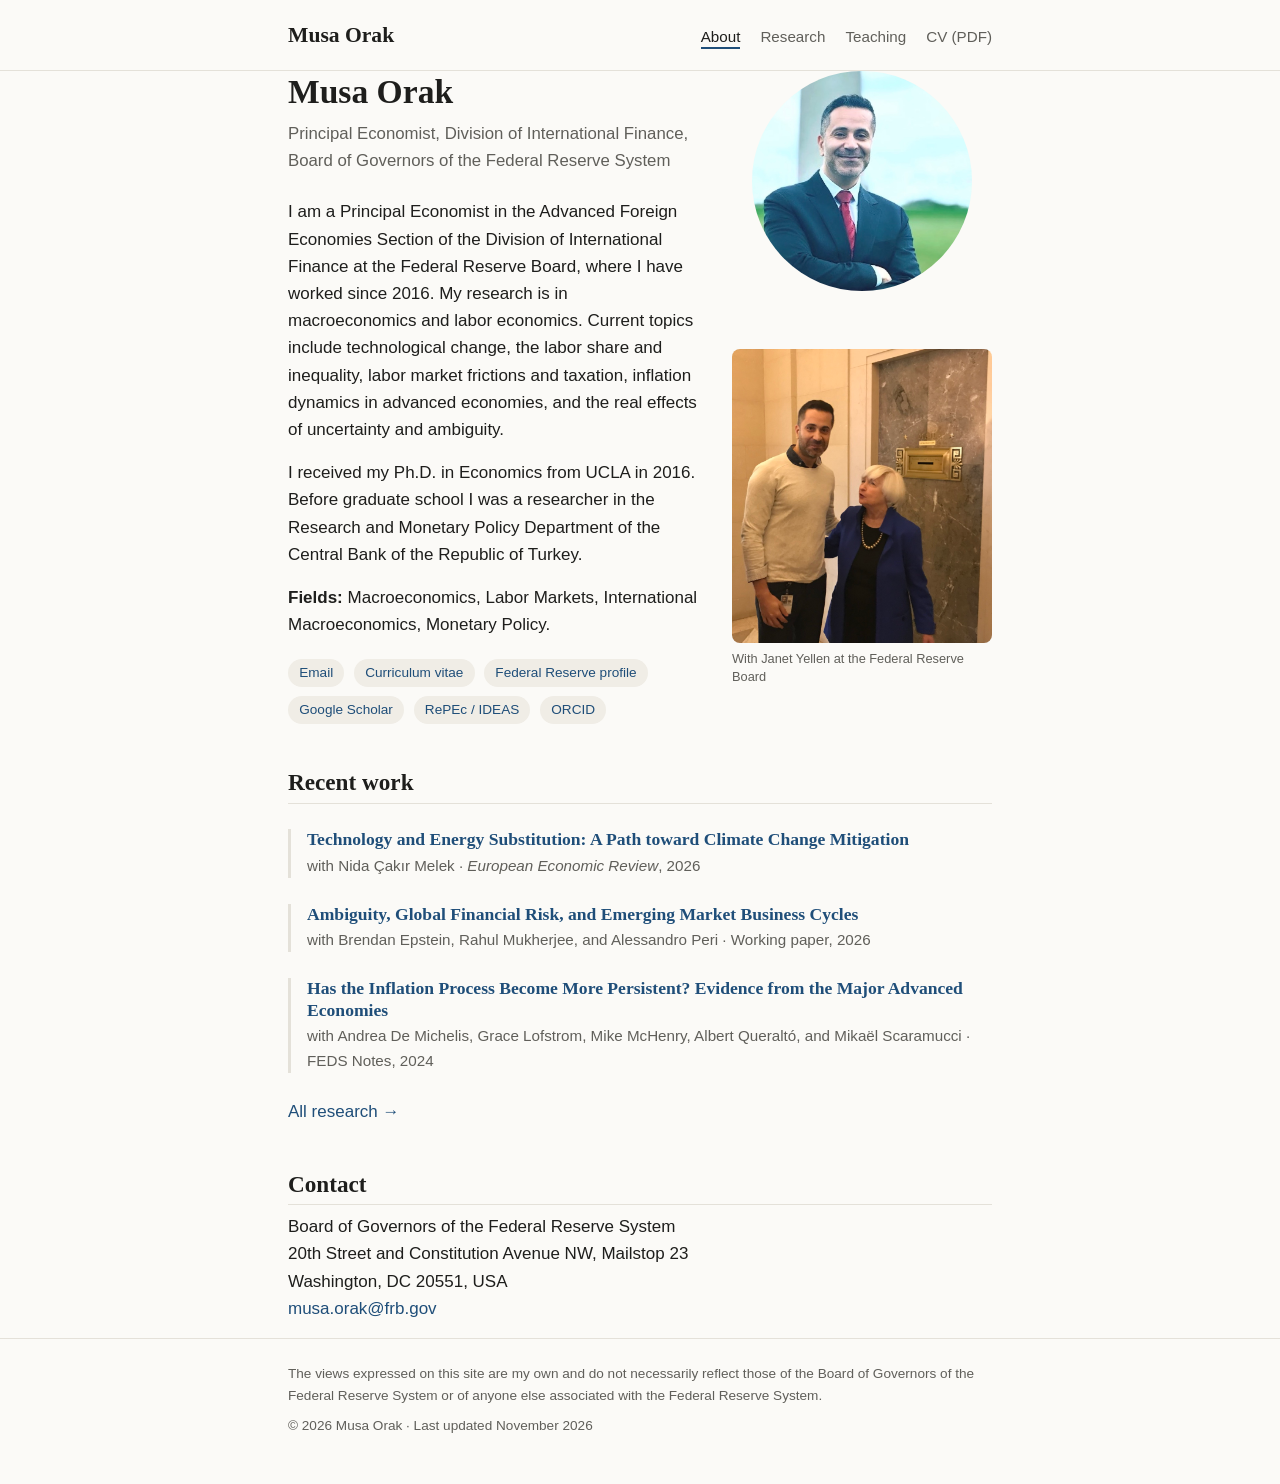
==== index.html @ 47f811ee "Show the main photo as a circle Co-Authored-By: Claude Fable 5.1 <noreply@anthropic.com>" ====
<!doctype html>
<html lang="en">
<head>
  <meta charset="utf-8">
  <meta name="viewport" content="width=device-width, initial-scale=1">
  <title>Musa Orak</title>
  <meta name="description" content="Musa Orak is a Principal Economist at the Federal Reserve Board. Research in macroeconomics and labor economics: technological change, the labor share and inequality, labor market frictions, inflation, and uncertainty.">
  <link rel="stylesheet" href="assets/style.css">
  <link rel="icon" href="data:image/svg+xml,%3Csvg xmlns='http://www.w3.org/2000/svg' viewBox='0 0 32 32'%3E%3Crect width='32' height='32' rx='6' fill='%231f4e79'/%3E%3Ctext x='16' y='22' text-anchor='middle' font-family='Georgia,serif' font-size='17' fill='white'%3EMO%3C/text%3E%3C/svg%3E">
</head>
<body>
<header class="site">
  <div class="wrap">
    <a class="brand" href="./">Musa Orak</a>
    <nav aria-label="Main">
      <ul>
        <li><a href="./" aria-current="page">About</a></li>
        <li><a href="research.html">Research</a></li>
        <li><a href="teaching.html">Teaching</a></li>
        <li><a href="Orak_CV.pdf">CV (PDF)</a></li>
      </ul>
    </nav>
  </div>
</header>

<main class="wrap">
  <div class="about">
    <div class="bio">
      <h1>Musa Orak</h1>
      <p class="lede">Principal Economist, Division of International Finance, Board of Governors of the Federal Reserve System</p>

      <p>I am a Principal Economist in the Advanced Foreign Economies Section of the Division of International Finance at the Federal Reserve Board, where I have worked since 2016. My research is in macroeconomics and labor economics. Current topics include technological change, the labor share and inequality, labor market frictions and taxation, inflation dynamics in advanced economies, and the real effects of uncertainty and ambiguity.</p>

      <p>I received my Ph.D. in Economics from UCLA in 2016. Before graduate school I was a researcher in the Research and Monetary Policy Department of the Central Bank of the Republic of Turkey.</p>

      <p><strong>Fields:</strong> Macroeconomics, Labor Markets, International Macroeconomics, Monetary Policy.</p>

      <ul class="links" aria-label="Profiles and contact">
        <li><a href="mailto:musa.orak@frb.gov">Email</a></li>
        <li><a href="Orak_CV.pdf">Curriculum vitae</a></li>
        <li><a href="https://www.federalreserve.gov/econres/musa-orak.htm">Federal Reserve profile</a></li>
        <li><a href="https://scholar.google.com/citations?user=68EUl_IAAAAJ&amp;hl=en">Google Scholar</a></li>
        <li><a href="https://ideas.repec.org/e/por105.html">RePEc / IDEAS</a></li>
        <li><a href="https://orcid.org/0000-0001-6528-2107">ORCID</a></li>
      </ul>
    </div>
    <figure class="portrait main">
      <img src="assets/headshot.jpg" alt="Portrait of Musa Orak" width="220" height="220">
    </figure>
    <figure class="portrait second">
      <img src="assets/with-yellen.jpg" alt="Musa Orak with Janet Yellen at the Federal Reserve Board" width="260" height="294" loading="lazy">
      <figcaption>With Janet Yellen at the Federal Reserve Board</figcaption>
    </figure>
  </div>

  <h2>Recent work</h2>
  <article class="pub">
    <h3 class="pub-title"><a href="research.html#energy-substitution">Technology and Energy Substitution: A Path toward Climate Change Mitigation</a></h3>
    <p class="pub-meta">with Nida Çakır Melek &middot; <em>European Economic Review</em>, 2026</p>
  </article>
  <article class="pub">
    <h3 class="pub-title"><a href="research.html#ambiguity">Ambiguity, Global Financial Risk, and Emerging Market Business Cycles</a></h3>
    <p class="pub-meta">with Brendan Epstein, Rahul Mukherjee, and Alessandro Peri &middot; Working paper, 2026</p>
  </article>
  <article class="pub">
    <h3 class="pub-title"><a href="research.html#inflation-persistence">Has the Inflation Process Become More Persistent? Evidence from the Major Advanced Economies</a></h3>
    <p class="pub-meta">with Andrea De Michelis, Grace Lofstrom, Mike McHenry, Albert Queraltó, and Mikaël Scaramucci &middot; FEDS Notes, 2024</p>
  </article>
  <p><a href="research.html">All research &rarr;</a></p>

  <h2>Contact</h2>
  <p>
    Board of Governors of the Federal Reserve System<br>
    20th Street and Constitution Avenue NW, Mailstop 23<br>
    Washington, DC 20551, USA<br>
    <a href="mailto:musa.orak@frb.gov">musa.orak@frb.gov</a>
  </p>
</main>

<footer class="site">
  <div class="wrap">
    <p>The views expressed on this site are my own and do not necessarily reflect those of the Board of Governors of the Federal Reserve System or of anyone else associated with the Federal Reserve System.</p>
    <p>&copy; 2026 Musa Orak &middot; Last updated November 2026</p>
  </div>
</footer>
</body>
</html>
---- assets/style.css ----
/* musaorak.com — one stylesheet, no build step.
   Colors are tokens on :root; dark mode follows the system setting. */
:root {
  --bg: #fbfaf7;
  --fg: #1e1e1c;
  --muted: #605f5a;
  --rule: #e4e1d9;
  --accent: #1f4e79;
  --pill: #f0ede6;
  --serif: "Iowan Old Style", "Palatino Linotype", Palatino, "Book Antiqua", Georgia, serif;
  --sans: -apple-system, BlinkMacSystemFont, "Segoe UI", Helvetica, Arial, sans-serif;
}
@media (prefers-color-scheme: dark) {
  :root:not([data-theme="light"]) {
    --bg: #15171a;
    --fg: #e8e6e1;
    --muted: #a5a49d;
    --rule: #2d3137;
    --accent: #86b7e8;
    --pill: #22262b;
  }
}
:root[data-theme="dark"] {
  --bg: #15171a; --fg: #e8e6e1; --muted: #a5a49d; --rule: #2d3137; --accent: #86b7e8; --pill: #22262b;
}

* { box-sizing: border-box; }
html { -webkit-text-size-adjust: 100%; }
body {
  margin: 0;
  background: var(--bg);
  color: var(--fg);
  font: 17px/1.6 var(--sans);
}
a { color: var(--accent); text-decoration: none; text-underline-offset: 3px; }
a:hover, a:focus-visible { text-decoration: underline; }
.wrap { max-width: 46rem; margin: 0 auto; padding: 0 16px; }

/* Header and navigation */
header.site { border-bottom: 1px solid var(--rule); }
header.site .wrap {
  display: flex; align-items: baseline; justify-content: space-between;
  gap: .75rem 1.5rem; flex-wrap: wrap; padding-top: 1.1rem; padding-bottom: 1.1rem;
}
.brand { font-family: var(--serif); font-size: 1.35rem; font-weight: 600; color: var(--fg); }
nav ul { list-style: none; margin: 0; padding: 0; display: flex; gap: 1.25rem; flex-wrap: wrap; }
nav a { color: var(--muted); font-size: .95rem; }
nav a[aria-current="page"] { color: var(--fg); border-bottom: 2px solid var(--accent); padding-bottom: 2px; }

/* Content */
main { padding: 2.5rem 0 3rem; }
h1, h2, h3 { font-family: var(--serif); line-height: 1.25; margin: 0 0 .5rem; font-weight: 600; }
h1 { font-size: 2.1rem; }
h2 { font-size: 1.45rem; margin-top: 2.75rem; padding-bottom: .35rem; border-bottom: 1px solid var(--rule); }
main > h2:first-child, section > h2:first-child { margin-top: 0; }
h3 { font-size: 1.1rem; }
p { margin: 0 0 1rem; }
.lede { font-size: 1.05rem; color: var(--muted); margin-bottom: 1.5rem; }
.muted { color: var(--muted); }
.small { font-size: .9rem; }

/* About page layout: bio on the left, headshot top right, second photo below it.
   On phones: headshot, then bio, then the second photo. */
.about {
  display: grid; grid-template-columns: 1fr 260px; grid-template-areas: "bio main" "bio second";
  gap: 0 2rem; align-items: start;
}
.about .bio { grid-area: bio; }
.portrait { margin: 0; }
.portrait.main { grid-area: main; }
.portrait.second { grid-area: second; margin-top: 1.25rem; }
.portrait img { width: 100%; height: auto; border-radius: 8px; display: block; }
/* Main photo as a circle: square crop focused near the top (the face), then rounded. */
.portrait.main img {
  aspect-ratio: 1 / 1; object-fit: cover; object-position: 50% 18%;
  border-radius: 50%; width: 220px; margin: 0 auto;
}
.portrait figcaption { font-size: .8rem; color: var(--muted); margin-top: .4rem; line-height: 1.4; }
@media (max-width: 600px) {
  .about { grid-template-columns: 1fr; grid-template-areas: "main" "bio" "second"; }
  .portrait { max-width: 260px; }
  .portrait.main { margin-bottom: 1.5rem; }
  .portrait.main img { width: 180px; margin: 0; }
}
.links { list-style: none; padding: 0; margin: 1.25rem 0 0; display: flex; flex-wrap: wrap; gap: .5rem .6rem; }
.links a, .pub-links a {
  display: inline-block; font-size: .85rem; background: var(--pill);
  padding: .2rem .7rem; border-radius: 999px; color: var(--accent);
}
.links a:hover, .pub-links a:hover { text-decoration: none; filter: brightness(.95); }

/* Research page */
.toc { display: flex; flex-wrap: wrap; gap: .4rem 1.1rem; margin: 0 0 .5rem; padding: 0; list-style: none; font-size: .95rem; }
.pub { margin: 1.6rem 0; padding-left: 1rem; border-left: 3px solid var(--rule); }
.pub-title { margin-bottom: .15rem; }
.pub-meta { margin: 0 0 .5rem; color: var(--muted); font-size: .95rem; }
.pub-meta .me { color: var(--fg); }
.pub-links { margin: 0; display: flex; flex-wrap: wrap; gap: .4rem; }
details.abstract { margin-top: .55rem; }
details.abstract summary { cursor: pointer; color: var(--muted); font-size: .9rem; }
details.abstract p { margin: .5rem 0 0; font-size: .95rem; }

/* Teaching page */
.courses { margin: 0 0 1rem; padding-left: 1.2rem; }
.courses li { margin: .25rem 0; }

/* Footer */
footer.site { border-top: 1px solid var(--rule); padding: 1.5rem 0 2.5rem; color: var(--muted); font-size: .85rem; }
footer.site p { margin: 0 0 .5rem; }

@media print {
  header.site nav, footer.site { display: none; }
  details.abstract { display: none; }
  a { color: inherit; }
}
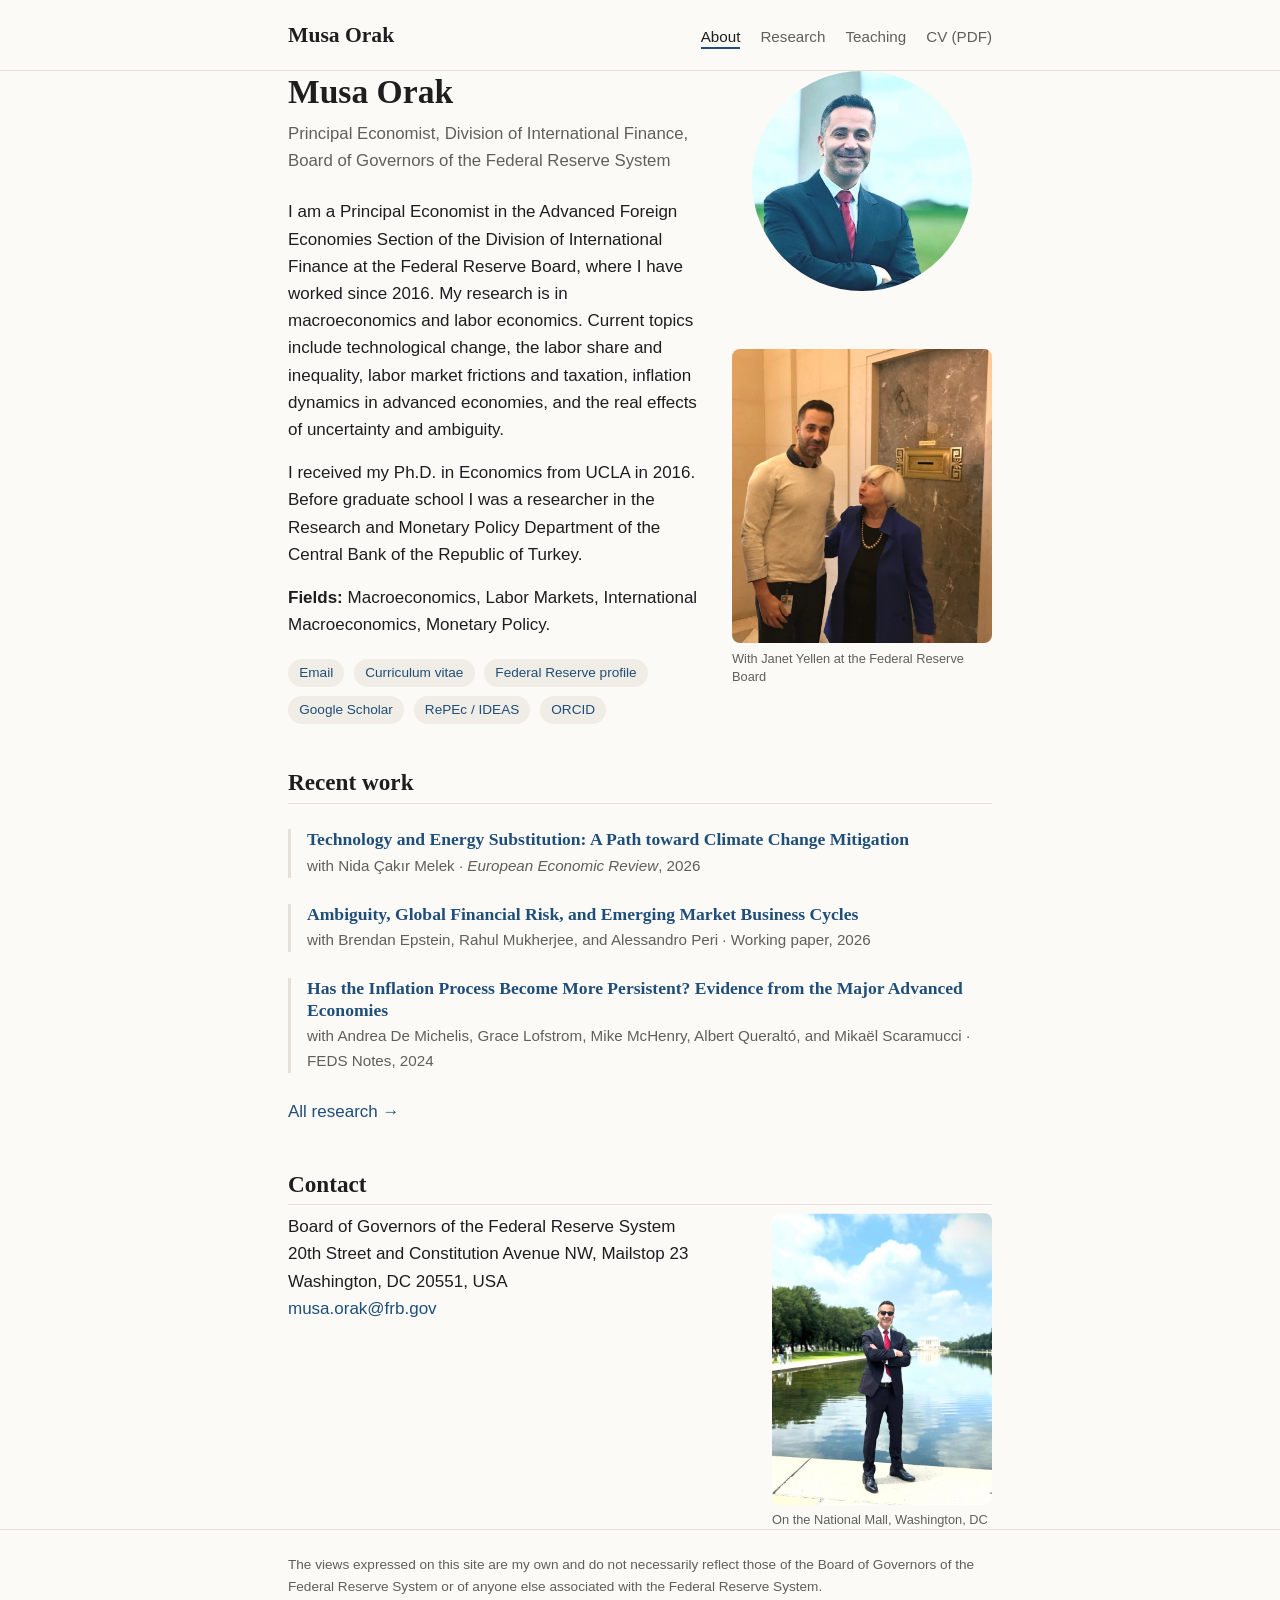
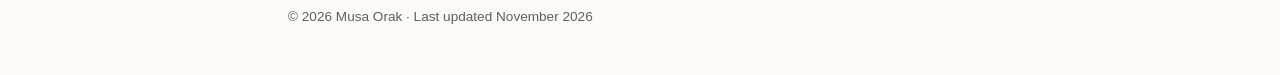
==== commit 27a7a98e: "Add Reflecting Pool photo beside the Contact block Co-Authored-By: Claude Fable 5.1 <noreply@anthrop" ====
--- a/index.html
+++ b/index.html
@@ -69,12 +69,18 @@
   <p><a href="research.html">All research &rarr;</a></p>
 
   <h2>Contact</h2>
-  <p>
-    Board of Governors of the Federal Reserve System<br>
-    20th Street and Constitution Avenue NW, Mailstop 23<br>
-    Washington, DC 20551, USA<br>
-    <a href="mailto:musa.orak@frb.gov">musa.orak@frb.gov</a>
-  </p>
+  <div class="contact">
+    <p>
+      Board of Governors of the Federal Reserve System<br>
+      20th Street and Constitution Avenue NW, Mailstop 23<br>
+      Washington, DC 20551, USA<br>
+      <a href="mailto:musa.orak@frb.gov">musa.orak@frb.gov</a>
+    </p>
+    <figure class="portrait side">
+      <img src="assets/reflecting-pool.jpg" alt="Musa Orak on the National Mall in Washington, DC" width="220" height="292" loading="lazy">
+      <figcaption>On the National Mall, Washington, DC</figcaption>
+    </figure>
+  </div>
 </main>
 
 <footer class="site">
--- a/assets/style.css
+++ b/assets/style.css
@@ -89,6 +89,13 @@
 }
 .links a:hover, .pub-links a:hover { text-decoration: none; filter: brightness(.95); }
 
+/* Contact block with a photo beside it */
+.contact { display: grid; grid-template-columns: 1fr 220px; gap: 1rem 2rem; align-items: start; }
+@media (max-width: 600px) {
+  .contact { grid-template-columns: 1fr; }
+  .portrait.side { max-width: 220px; }
+}
+
 /* Research page */
 .toc { display: flex; flex-wrap: wrap; gap: .4rem 1.1rem; margin: 0 0 .5rem; padding: 0; list-style: none; font-size: .95rem; }
 .pub { margin: 1.6rem 0; padding-left: 1rem; border-left: 3px solid var(--rule); }
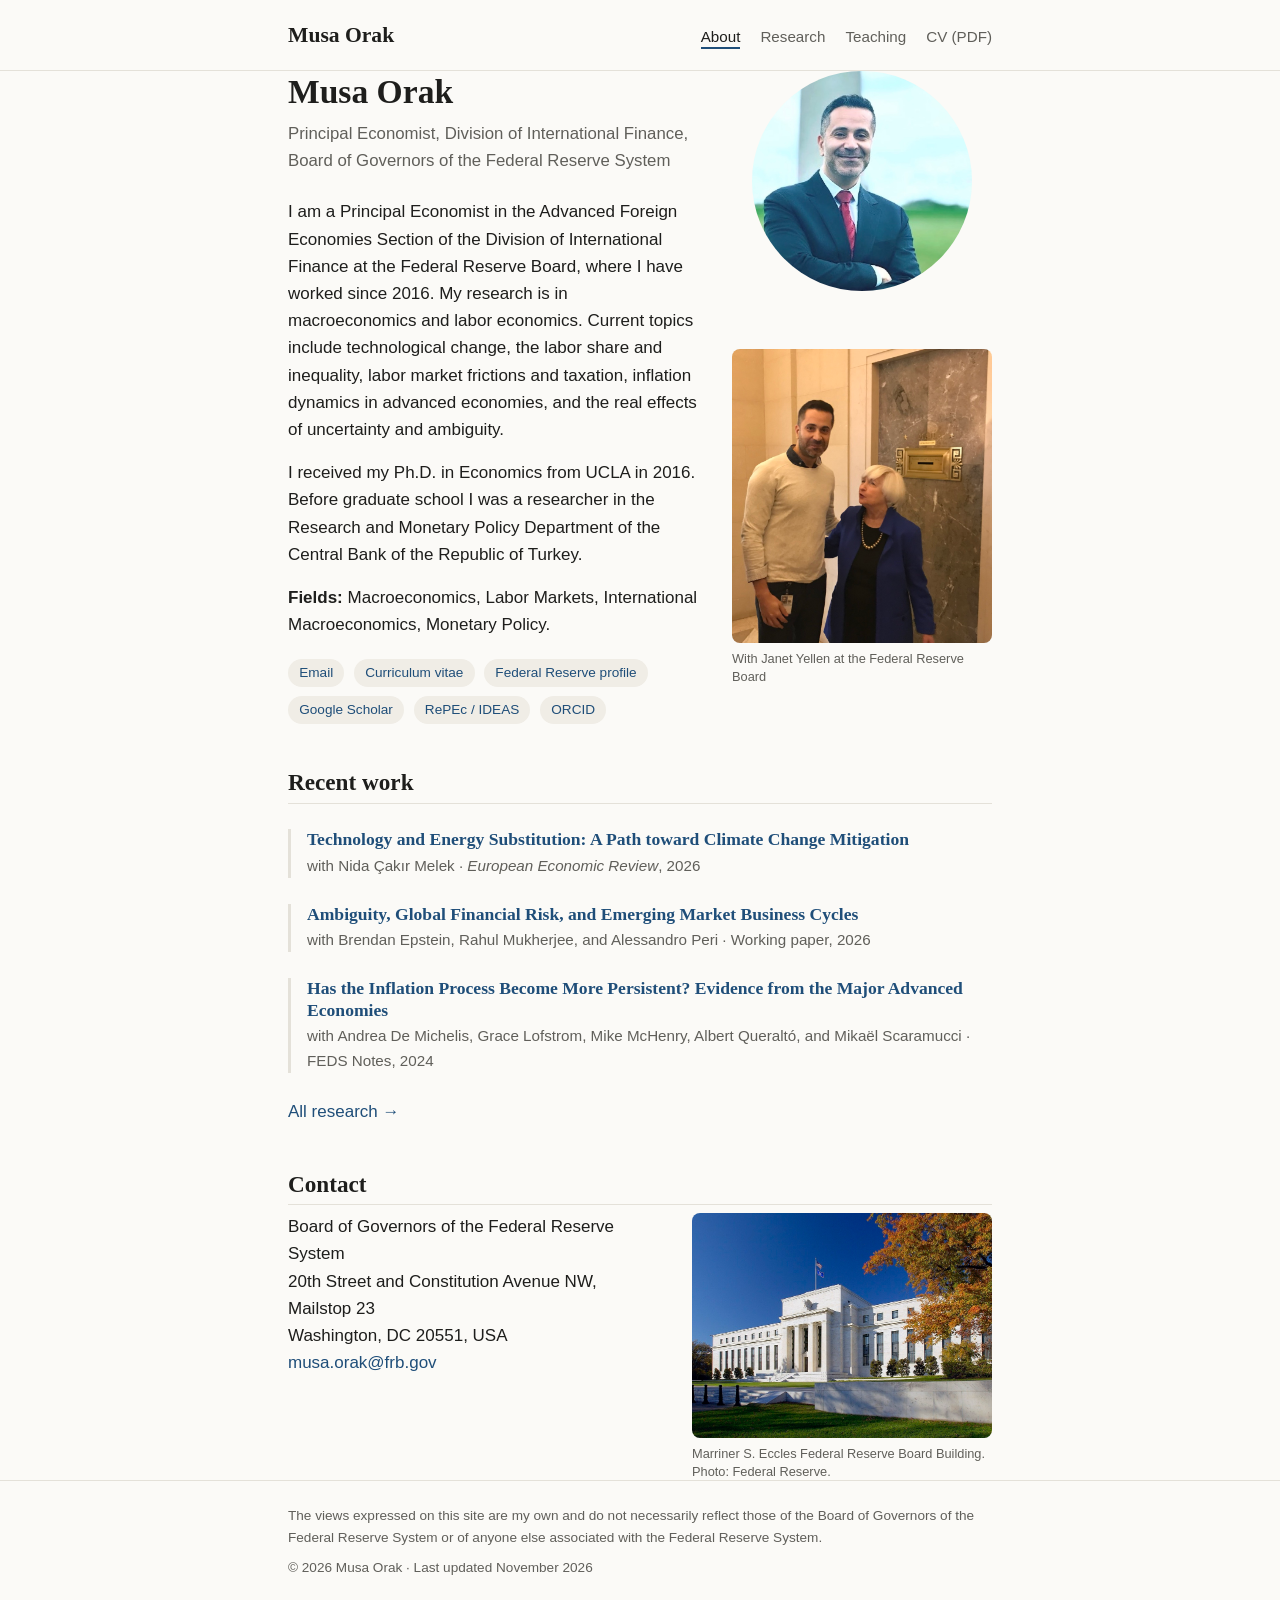
==== commit 51b1686a: "Show the Eccles Building beside the Contact block instead of a personal photo Co-Authored-By: Claude" ====
--- a/index.html
+++ b/index.html
@@ -77,8 +77,9 @@
       <a href="mailto:musa.orak@frb.gov">musa.orak@frb.gov</a>
     </p>
     <figure class="portrait side">
-      <img src="assets/reflecting-pool.jpg" alt="Musa Orak on the National Mall in Washington, DC" width="220" height="292" loading="lazy">
-      <figcaption>On the National Mall, Washington, DC</figcaption>
+      <!-- Public-domain Federal Reserve photo via Wikimedia Commons: File:Ec 05 (26114196145).jpg -->
+      <img src="assets/eccles-building.jpg" alt="The Marriner S. Eccles Federal Reserve Board Building in Washington, DC" width="300" height="225" loading="lazy">
+      <figcaption>Marriner S. Eccles Federal Reserve Board Building. Photo: Federal Reserve.</figcaption>
     </figure>
   </div>
 </main>
--- a/assets/style.css
+++ b/assets/style.css
@@ -90,10 +90,10 @@
 .links a:hover, .pub-links a:hover { text-decoration: none; filter: brightness(.95); }
 
 /* Contact block with a photo beside it */
-.contact { display: grid; grid-template-columns: 1fr 220px; gap: 1rem 2rem; align-items: start; }
+.contact { display: grid; grid-template-columns: 1fr 300px; gap: 1rem 2rem; align-items: start; }
 @media (max-width: 600px) {
   .contact { grid-template-columns: 1fr; }
-  .portrait.side { max-width: 220px; }
+  .portrait.side { max-width: 300px; }
 }
 
 /* Research page */
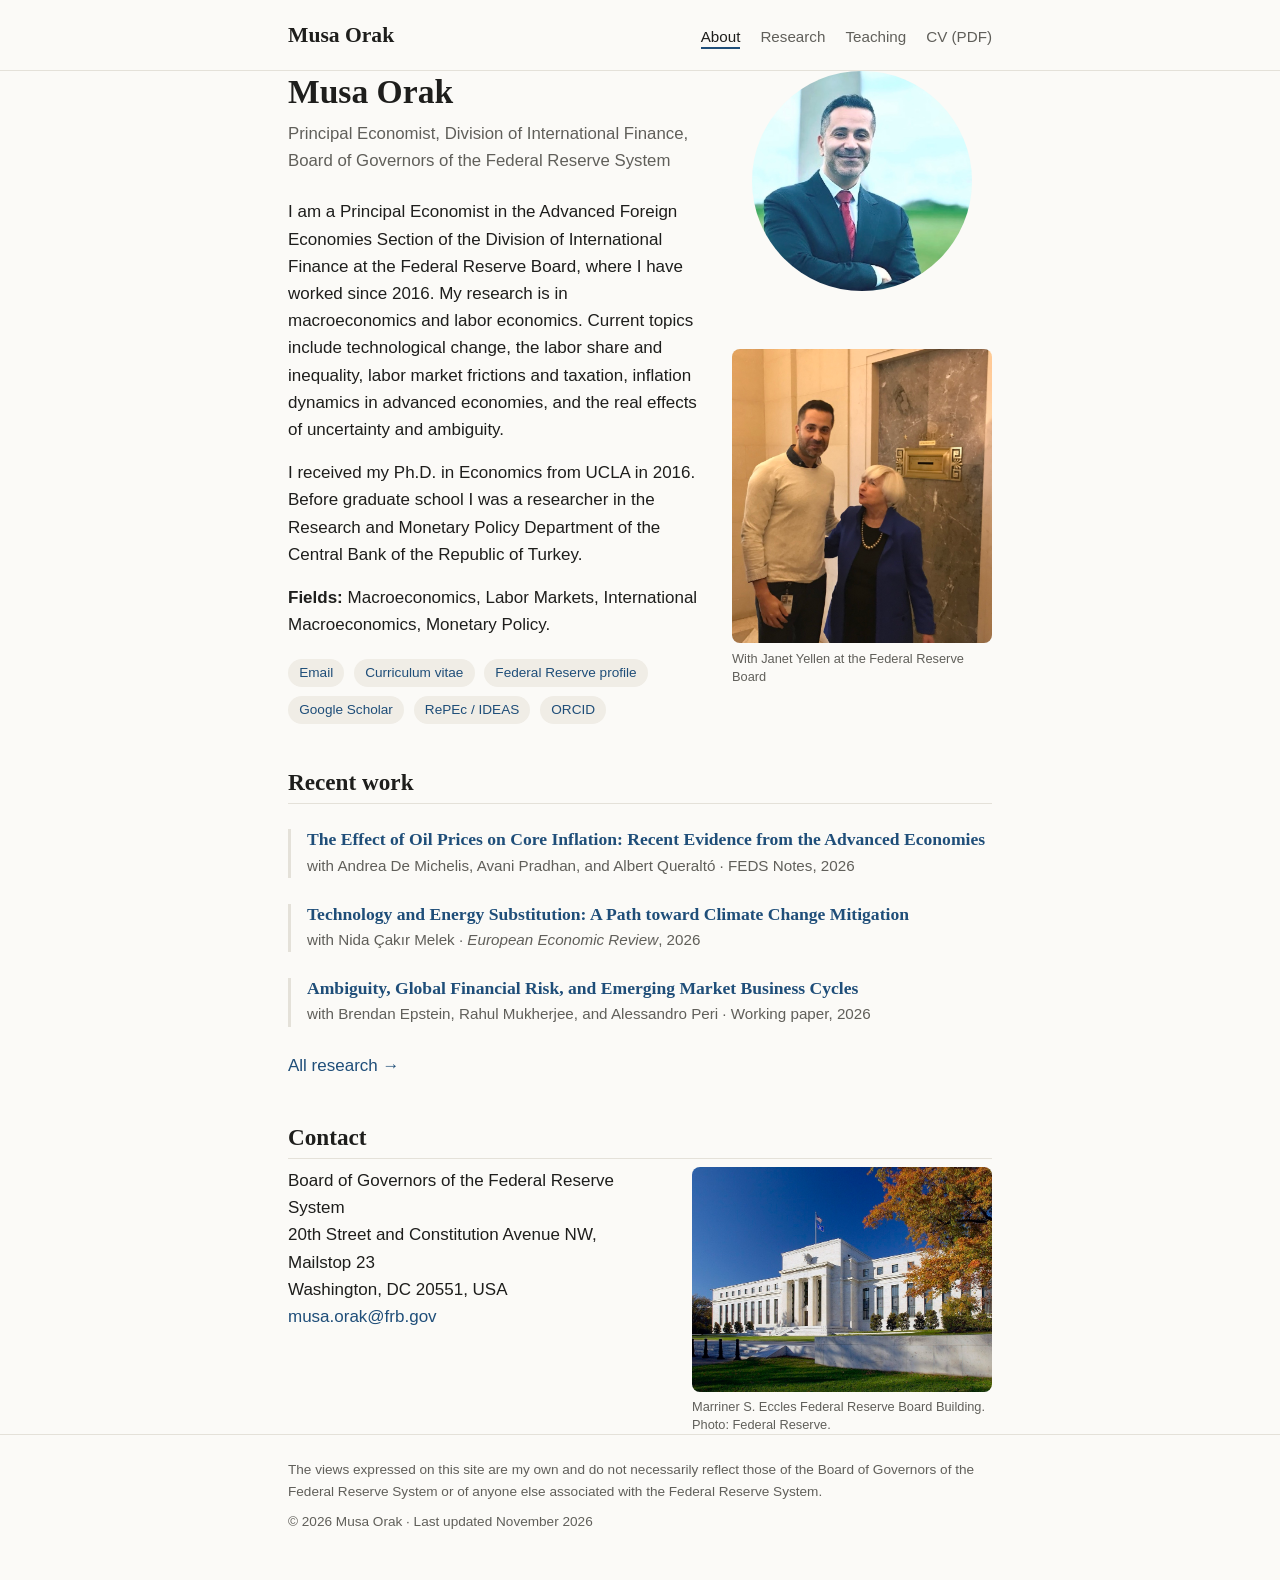
==== commit 10b65ad7: "Mark the oil-prices FEDS Note as published The note came out on November 9, 2026. It now leads the R" ====
--- a/index.html
+++ b/index.html
@@ -55,16 +55,16 @@
 
   <h2>Recent work</h2>
   <article class="pub">
+    <h3 class="pub-title"><a href="research.html#oil-core-inflation">The Effect of Oil Prices on Core Inflation: Recent Evidence from the Advanced Economies</a></h3>
+    <p class="pub-meta">with Andrea De Michelis, Avani Pradhan, and Albert Queraltó &middot; FEDS Notes, 2026</p>
+  </article>
+  <article class="pub">
     <h3 class="pub-title"><a href="research.html#energy-substitution">Technology and Energy Substitution: A Path toward Climate Change Mitigation</a></h3>
     <p class="pub-meta">with Nida Çakır Melek &middot; <em>European Economic Review</em>, 2026</p>
   </article>
   <article class="pub">
     <h3 class="pub-title"><a href="research.html#ambiguity">Ambiguity, Global Financial Risk, and Emerging Market Business Cycles</a></h3>
     <p class="pub-meta">with Brendan Epstein, Rahul Mukherjee, and Alessandro Peri &middot; Working paper, 2026</p>
-  </article>
-  <article class="pub">
-    <h3 class="pub-title"><a href="research.html#inflation-persistence">Has the Inflation Process Become More Persistent? Evidence from the Major Advanced Economies</a></h3>
-    <p class="pub-meta">with Andrea De Michelis, Grace Lofstrom, Mike McHenry, Albert Queraltó, and Mikaël Scaramucci &middot; FEDS Notes, 2024</p>
   </article>
   <p><a href="research.html">All research &rarr;</a></p>
 
@@ -90,5 +90,7 @@
     <p>&copy; 2026 Musa Orak &middot; Last updated November 2026</p>
   </div>
 </footer>
+<!-- Cloudflare Web Analytics --><script type='module' src='https://static.cloudflareinsights.com/beacon.min.js' data-cf-beacon='{"token": "82379c5538f5444f82dd3ed7131e2933"}'></script><!-- End Cloudflare Web Analytics -->
+<!-- Visit beacon (see worker/) --><script src="assets/beacon.js"></script>
 </body>
 </html>
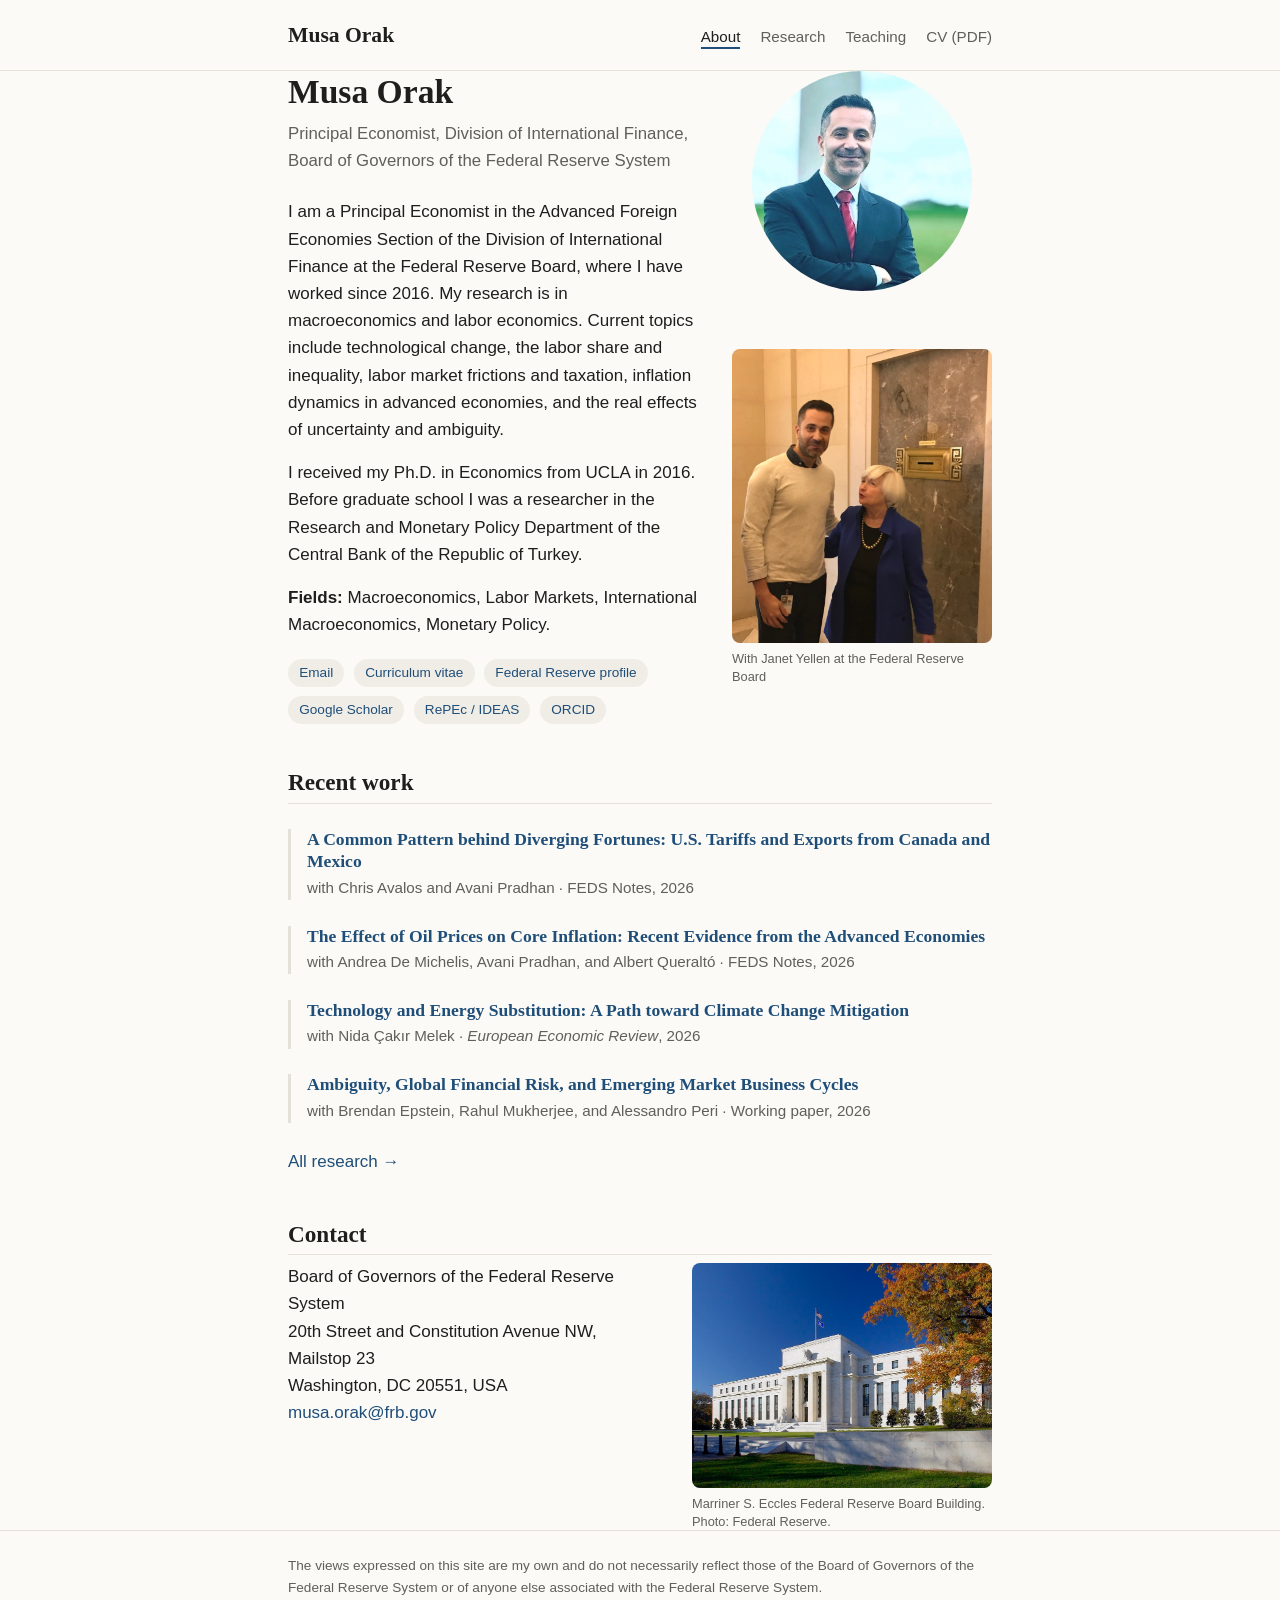
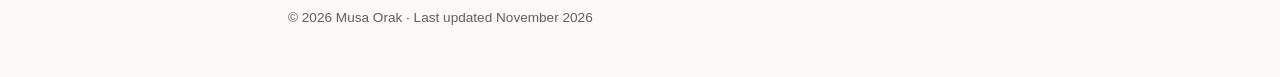
==== commit efa426ca: "Mark the tariffs FEDS Note as published Published November 9, 2026 alongside the oil-prices note. It" ====
--- a/index.html
+++ b/index.html
@@ -55,6 +55,10 @@
 
   <h2>Recent work</h2>
   <article class="pub">
+    <h3 class="pub-title"><a href="research.html#tariffs-canada-mexico">A Common Pattern behind Diverging Fortunes: U.S. Tariffs and Exports from Canada and Mexico</a></h3>
+    <p class="pub-meta">with Chris Avalos and Avani Pradhan &middot; FEDS Notes, 2026</p>
+  </article>
+  <article class="pub">
     <h3 class="pub-title"><a href="research.html#oil-core-inflation">The Effect of Oil Prices on Core Inflation: Recent Evidence from the Advanced Economies</a></h3>
     <p class="pub-meta">with Andrea De Michelis, Avani Pradhan, and Albert Queraltó &middot; FEDS Notes, 2026</p>
   </article>
